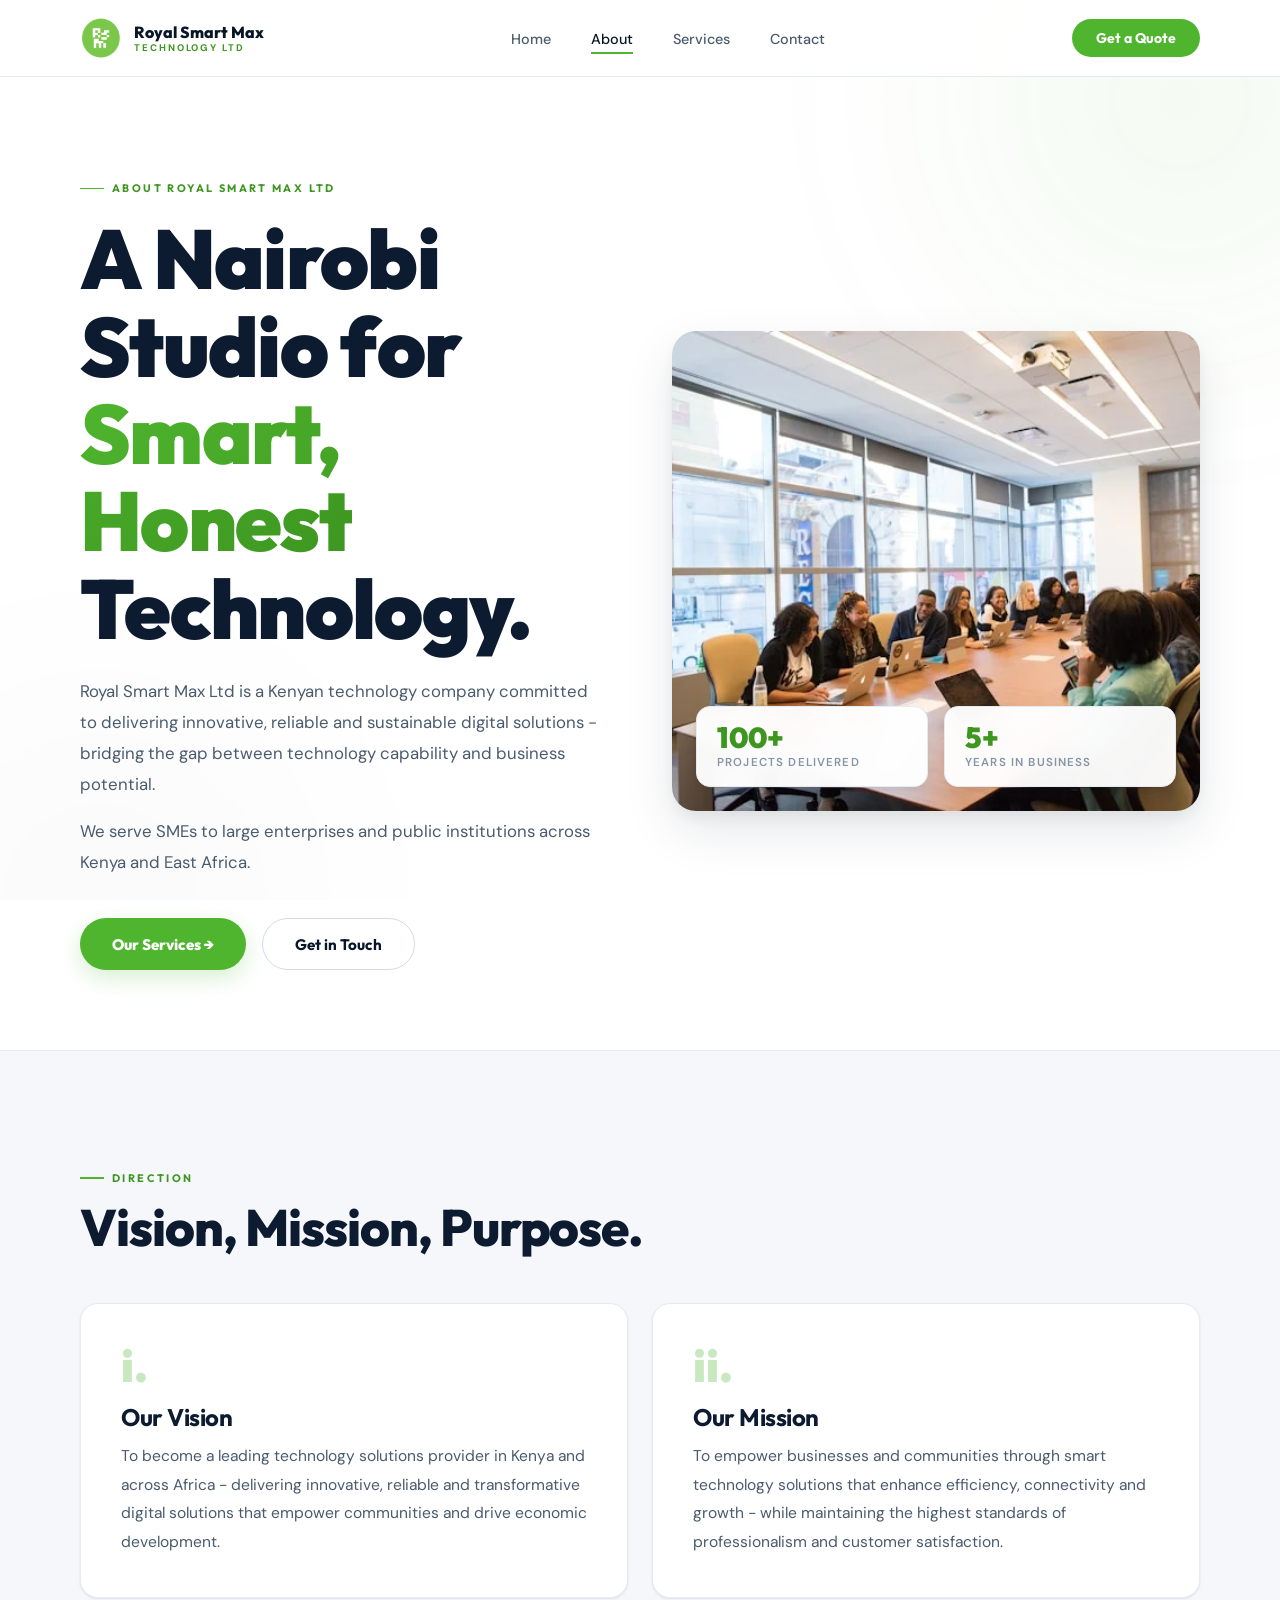
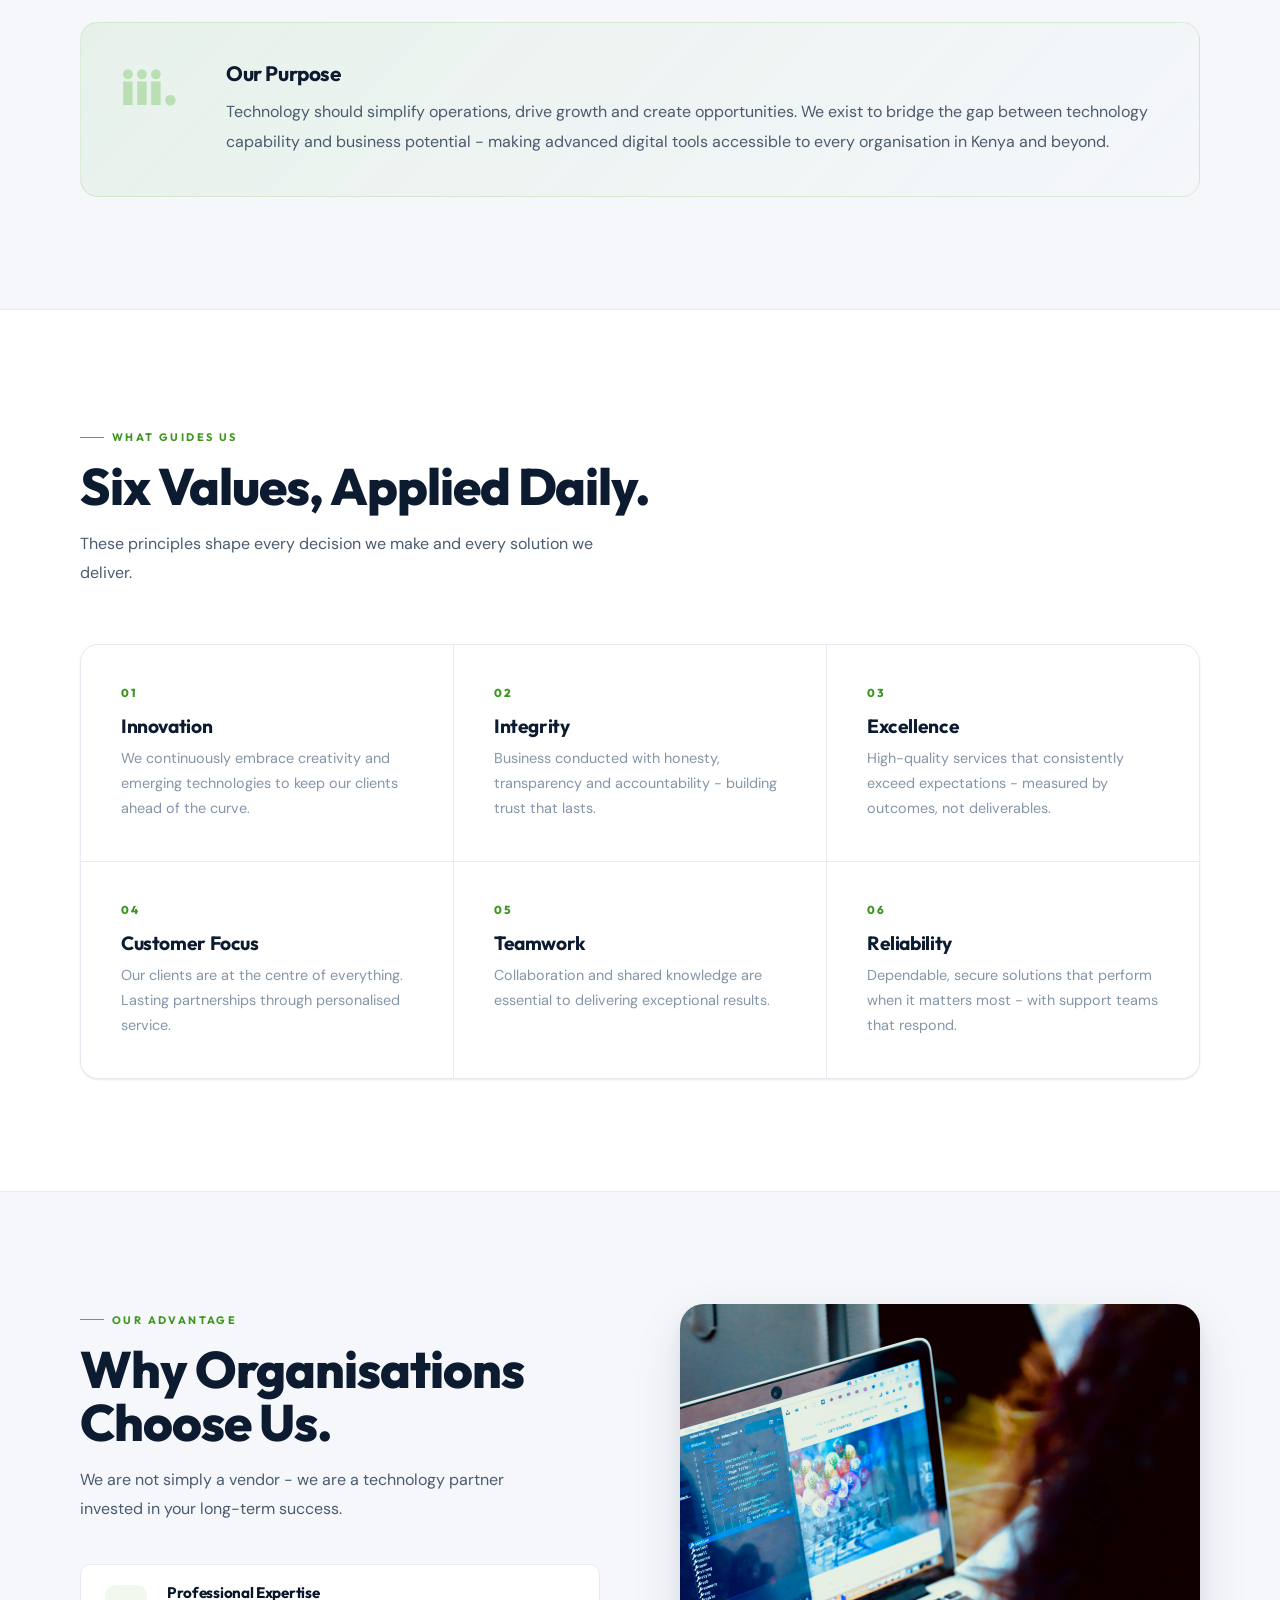
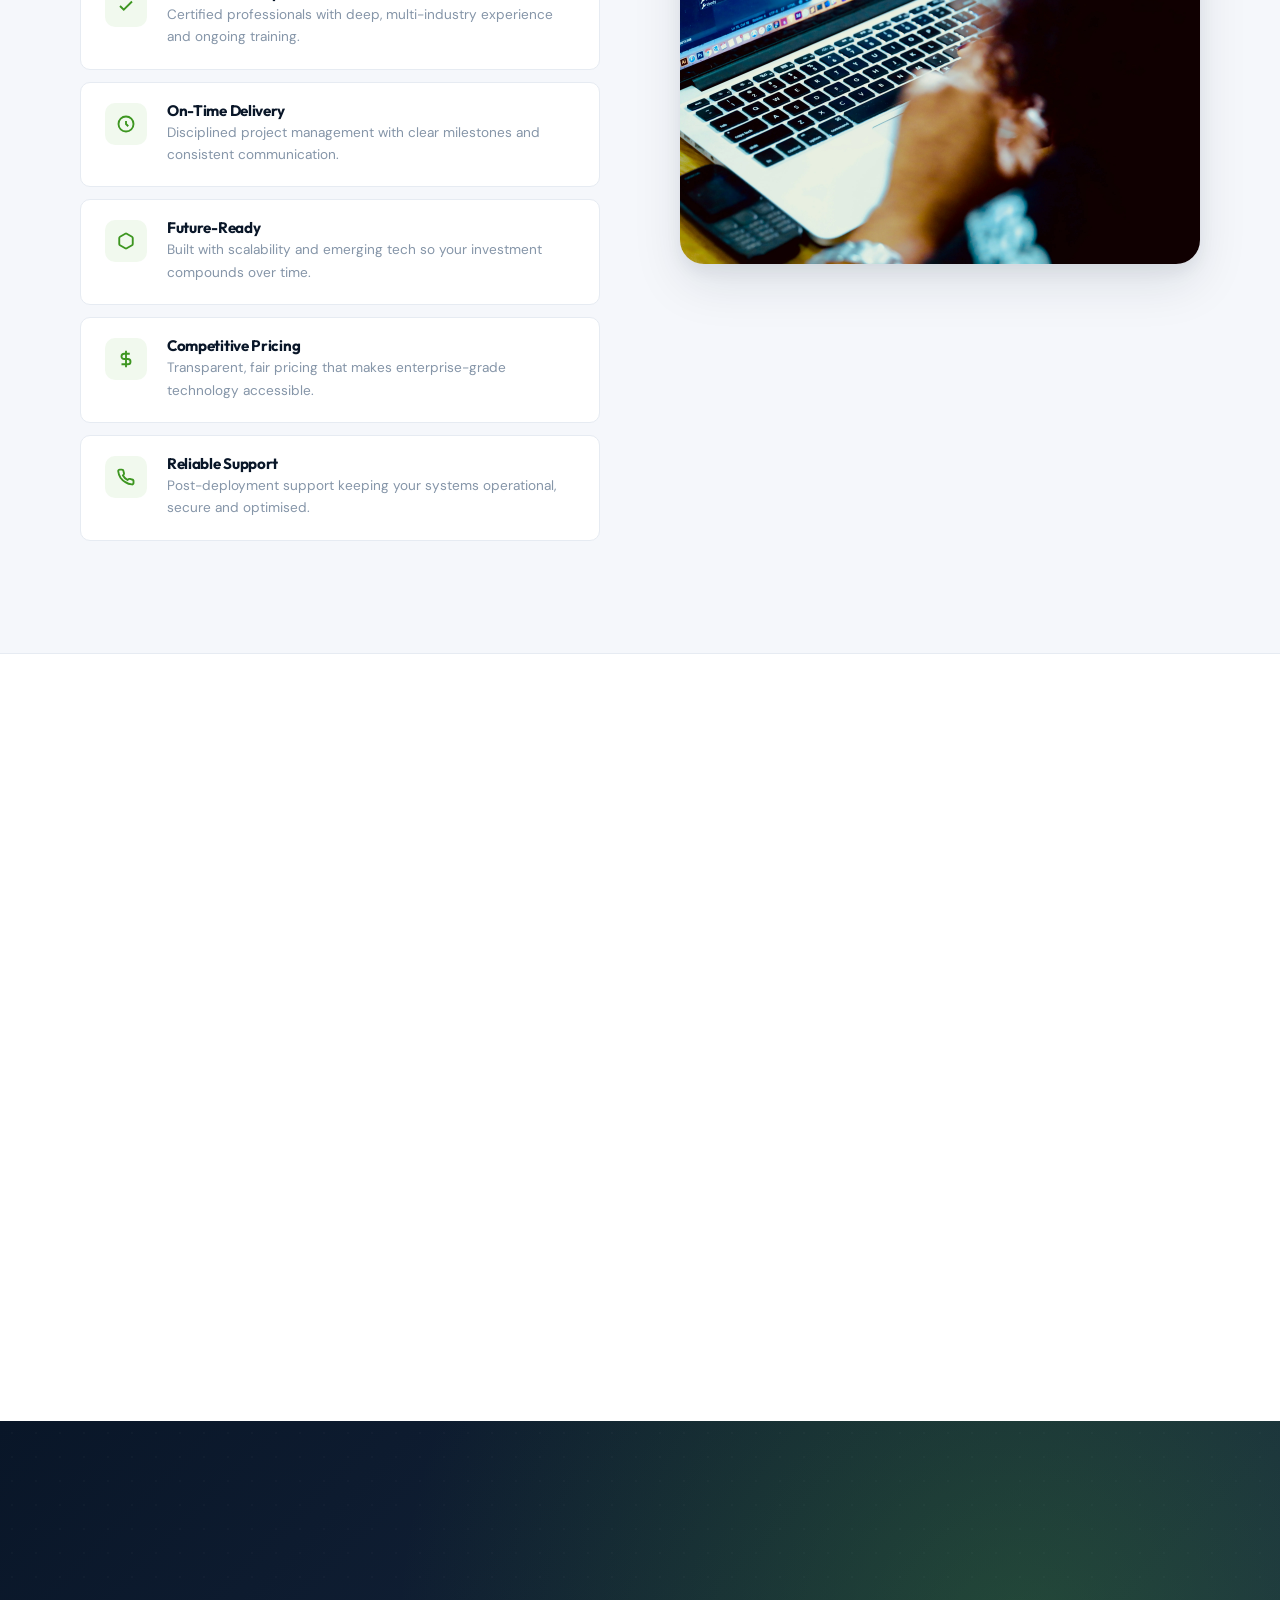
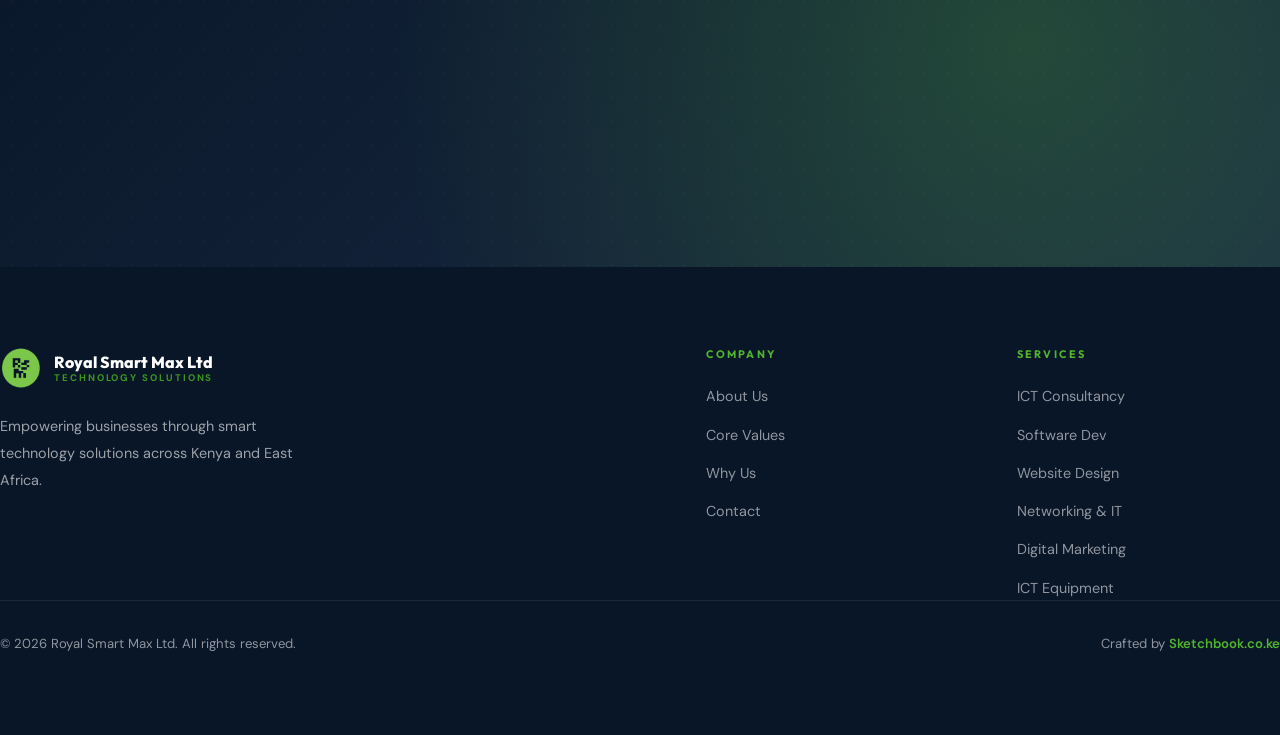
==== about.html @ 4278ac2d "Add files via upload" ====
<!DOCTYPE html>
<html lang="en">
<head>
  <meta charset="UTF-8" />
  <meta name="viewport" content="width=device-width, initial-scale=1.0" />
  <title>About Us | Royal Smart Max Ltd - Technology Company, Nairobi Kenya</title>
  <meta name="description" content="Learn about Royal Smart Max Ltd - our story, vision, mission, core values, and the experienced ICT professionals behind Kenya's smart technology solutions." />
  <meta name="robots" content="index, follow" />
  <link rel="canonical" href="https://www.royalsmartmax.co.ke/about.html" />
  <link rel="icon" type="image/x-icon" href="assets/images/favicon_io/favicon.ico" />
  <link rel="preconnect" href="https://fonts.googleapis.com" />
  <link rel="preconnect" href="https://fonts.gstatic.com" crossorigin />
  <link href="https://fonts.googleapis.com/css2?family=Outfit:wght@300;400;500;600;700;800;900&family=DM+Sans:wght@300;400;500;600;700&display=swap" rel="stylesheet" />
  <style>
  *, *::before, *::after { box-sizing: border-box; margin: 0; padding: 0; }

  :root {
    --green:        #4fb52e;
    --green-dark:   #3d9620;
    --green-glow:   rgba(79,181,46,0.22);
    --green-dim:    rgba(79,181,46,0.08);
    --green-mid:    rgba(79,181,46,0.16);
    --navy:         #091628;
    --navy-mid:     #1a2b45;
    --navy-soft:    #3a4a63;
    --bg:           #ffffff;
    --bg-alt:       #f5f7fb;
    --bg-tint:      #eef2f8;
    --text:         #0d1b30;
    --text-mid:     #4a5b6e;
    --text-muted:   #8595a8;
    --border:       #e6ebf2;
    --border-strong:#d2dae6;
    --white:        #ffffff;
    --radius:       18px;
    --radius-sm:    10px;
    --radius-xs:    6px;
    --transition:   0.3s cubic-bezier(0.4,0,0.2,1);
    --shadow-sm:    0 1px 2px rgba(13,27,48,0.04), 0 1px 3px rgba(13,27,48,0.06);
    --shadow-md:    0 4px 6px rgba(13,27,48,0.04), 0 10px 24px rgba(13,27,48,0.08);
    --shadow-lg:    0 20px 50px rgba(13,27,48,0.10), 0 8px 16px rgba(13,27,48,0.06);
    --shadow-glow:  0 14px 34px rgba(79,181,46,0.30);
  }

  html { scroll-behavior: smooth; }
  body { font-family: 'DM Sans', sans-serif; background: var(--bg); color: var(--text); -webkit-font-smoothing: antialiased; overflow-x: hidden; }

  /* Animated gradient orbs (decorative bg) */
  .bg-orbs { position: fixed; inset: 0; z-index: -1; pointer-events: none; overflow: hidden; }
  .bg-orbs::before, .bg-orbs::after {
    content:''; position:absolute; width:600px; height:600px; border-radius:50%;
    filter: blur(120px); opacity: 0.35;
  }
  .bg-orbs::before { background: radial-gradient(circle, rgba(79,181,46,0.30), transparent 70%); top:-200px; right:-200px; animation: float1 18s ease-in-out infinite; }
  .bg-orbs::after  { background: radial-gradient(circle, rgba(9,22,40,0.10), transparent 70%);  bottom:-300px; left:-200px; animation: float2 22s ease-in-out infinite; }
  @keyframes float1 { 0%,100%{transform:translate(0,0)} 50%{transform:translate(-40px,60px)} }
  @keyframes float2 { 0%,100%{transform:translate(0,0)} 50%{transform:translate(60px,-40px)} }

  h1,h2,h3,h4 { font-family: 'Outfit', sans-serif; line-height: 1.05; letter-spacing: -0.02em; color: var(--text); }
  h1 { font-size: clamp(2.8rem,6.5vw,5.5rem); font-weight: 900; }
  h2 { font-size: clamp(2rem,4vw,3.4rem); font-weight: 800; }
  h3 { font-size: 1.3rem; font-weight: 700; }
  h4 { font-size: 1rem; font-weight: 700; }

  .eyebrow { font-size:0.68rem; letter-spacing:0.22em; text-transform:uppercase; font-weight:700; color:var(--green-dark); font-family:'Outfit',sans-serif; display:inline-flex; align-items:center; gap:8px; }
  .eyebrow::before { content:''; width:24px; height:1.5px; background:var(--green); }

  .container { max-width:1360px; margin:0 auto; padding:0 1.5rem; }
  @media(min-width:768px){ .container { padding:0 2.5rem; } }
  @media(min-width:1024px){ .container { padding:0 5rem; } }
  section { padding:6rem 0; position:relative; }
  @media(min-width:1024px){ section { padding:7rem 0; } }

  /* NAV */
  .nav { position:sticky; top:0; z-index:100; background:rgba(255,255,255,0.85); backdrop-filter:blur(28px); -webkit-backdrop-filter:blur(28px); border-bottom:1px solid var(--border); transition: box-shadow 0.3s; }
  .nav.scrolled { box-shadow: var(--shadow-sm); }
  .nav-inner { display:flex; align-items:center; justify-content:space-between; height:76px; }
  .nav-logo { display:flex; align-items:center; gap:12px; text-decoration:none; flex-shrink:0; }
  .nav-logo .logo-mark { width:42px; height:42px; flex-shrink:0; object-fit:contain; display:block; transition: transform 0.4s cubic-bezier(.34,1.56,.64,1); }
  .nav-logo:hover .logo-mark { transform: rotate(-8deg) scale(1.05); }
  .nav-logo-text { display:flex; flex-direction:column; line-height:1; }
  .nav-logo-name { font-family:'Outfit',sans-serif; font-size:1rem; font-weight:800; color:var(--navy); }
  .nav-logo-sub { font-size:0.6rem; letter-spacing:0.2em; text-transform:uppercase; color:var(--green-dark); margin-top:3px; font-weight:700; }
  .nav-links { display:none; }
  @media(min-width:1024px){
    .nav-links { display:flex; align-items:center; gap:2.5rem; list-style:none; }
    .nav-links a { position:relative; text-decoration:none; color:var(--text-mid); font-size:0.9rem; font-weight:500; transition:color var(--transition); padding:6px 0; }
    .nav-links a::after { content:''; position:absolute; bottom:0; left:0; height:2px; background:var(--green); width:0; transition:width 0.35s cubic-bezier(.4,0,.2,1); }
    .nav-links a:hover { color:var(--navy); } .nav-links a:hover::after { width:100%; }
    .nav-links a.active { color:var(--navy); } .nav-links a.active::after { width:100%; }
  }
  .btn-primary { display:inline-flex; align-items:center; gap:8px; background:var(--green); color:var(--white); padding:0.6rem 1.5rem; border-radius:50px; font-size:0.875rem; font-weight:700; text-decoration:none; transition:all var(--transition); font-family:'Outfit',sans-serif; position:relative; overflow:hidden; }
  .btn-primary:hover { background:var(--green-dark); transform:translateY(-2px); box-shadow:var(--shadow-glow); }
  .hamburger { display:block; background:none; border:none; cursor:pointer; padding:6px; color:var(--navy); }
  @media(min-width:1024px){ .hamburger { display:none; } }
  .mobile-menu { display:none; background:var(--bg); border-bottom:1px solid var(--border); }
  .mobile-menu.open { display:block; animation: slideDown 0.3s ease; }
  @keyframes slideDown { from { opacity:0; transform: translateY(-10px); } to { opacity:1; transform:translateY(0); } }
  .mobile-menu ul { list-style:none; padding:1rem 1.5rem 1.5rem; display:flex; flex-direction:column; gap:0.25rem; }
  .mobile-menu a { display:block; padding:0.75rem 0; color:var(--text-mid); text-decoration:none; font-weight:500; border-bottom:1px solid var(--border); }

  /* BUTTONS */
  .btn-primary-lg { display:inline-flex; align-items:center; gap:10px; background:var(--green); color:var(--white); padding:0.95rem 2rem; border-radius:50px; font-size:0.95rem; font-weight:800; text-decoration:none; transition:all var(--transition); box-shadow:0 8px 22px var(--green-glow); font-family:'Outfit',sans-serif; position:relative; overflow:hidden; }
  .btn-primary-lg::before { content:''; position:absolute; inset:0; background:linear-gradient(120deg, transparent, rgba(255,255,255,0.25), transparent); transform:translateX(-100%); transition:transform 0.6s; }
  .btn-primary-lg:hover { background:var(--green-dark); transform:translateY(-3px); box-shadow:0 14px 34px var(--green-glow); }
  .btn-primary-lg:hover::before { transform:translateX(100%); }
  .btn-ghost-lg { display:inline-flex; align-items:center; gap:10px; background:transparent; color:var(--navy); padding:0.95rem 2rem; border-radius:50px; border:1.5px solid var(--border-strong); font-size:0.95rem; font-weight:700; text-decoration:none; transition:all var(--transition); font-family:'Outfit',sans-serif; }
  .btn-ghost-lg:hover { border-color:var(--green); color:var(--green-dark); background:var(--green-dim); transform:translateY(-2px); }

  /* SERVICE TAG */
  .service-tag { display:inline-flex; align-items:center; gap:8px; background:var(--green-dim); border:1px solid var(--green-mid); color:var(--green-dark); padding:0.4rem 1rem; border-radius:50px; font-size:0.68rem; font-weight:700; letter-spacing:0.12em; text-transform:uppercase; margin-bottom:1.5rem; font-family:'Outfit',sans-serif; }

  /* FEATURE LIST */
  .feature-list { border:1px solid var(--border); border-radius:var(--radius); overflow:hidden; background:var(--white); box-shadow:var(--shadow-sm); }
  .feature-list-header { padding:1rem 1.5rem; background:var(--green-dim); border-bottom:1px solid var(--border); font-size:0.68rem; font-weight:700; letter-spacing:0.18em; text-transform:uppercase; color:var(--green-dark); font-family:'Outfit',sans-serif; }
  .feature-item { display:flex; align-items:center; gap:1rem; padding:1rem 1.5rem; border-bottom:1px solid var(--border); transition:all var(--transition); cursor:default; }
  .feature-item:last-child { border-bottom:none; }
  .feature-item:hover { background:var(--green-dim); padding-left:1.75rem; }
  .feature-item:hover .feature-dot { transform:scale(1.6); }
  .feature-dot { width:7px; height:7px; border-radius:50%; background:var(--green); flex-shrink:0; transition: transform var(--transition); box-shadow:0 0 0 4px var(--green-dim); }
  .feature-item span { color:var(--text-mid); font-size:0.9rem; }

  /* SOLUTIONS GRID */
  .solutions-header { padding:1rem 1.5rem; background:var(--green-dim); border:1px solid var(--border); border-radius:var(--radius) var(--radius) 0 0; font-size:0.68rem; font-weight:700; letter-spacing:0.18em; text-transform:uppercase; color:var(--green-dark); font-family:'Outfit',sans-serif; }
  .solutions-grid { display:grid; grid-template-columns:1fr 1fr; gap:1px; background:var(--border); border:1px solid var(--border); border-top:none; border-radius:0 0 var(--radius) var(--radius); overflow:hidden; }
  .solution-item { background:var(--white); padding:1.1rem 1.5rem; font-size:0.9rem; color:var(--text-mid); transition:all var(--transition); cursor:default; }
  .solution-item:hover { background:var(--green-dim); color:var(--green-dark); transform:scale(1.02); }
  .solution-item-highlight { color:var(--green-dark); font-weight:600; }

  /* SERVICE LAYOUT */
  .service-section { border-bottom:1px solid var(--border); }
  .service-section:nth-child(even) { background:var(--bg-alt); }
  .service-layout { display:grid; gap:4rem; align-items:center; }
  @media(min-width:1024px){ .service-layout { grid-template-columns:1fr 1fr; gap:6rem; } }
  @media(min-width:1024px){ .service-layout.reverse .service-content { order:2; } .service-layout.reverse .service-aside { order:1; } }
  .service-content h2 { margin-bottom:1.25rem; }
  .service-content p { color:var(--text-mid); font-size:1rem; line-height:1.85; margin-bottom:1rem; }
  .service-img-wrap { border-radius:20px; overflow:hidden; position:relative; box-shadow:var(--shadow-lg); }
  .service-img-wrap img { width:100%; height:420px; object-fit:cover; display:block; transition: transform 0.8s cubic-bezier(0.4,0,0.2,1); }
  .service-img-wrap:hover img { transform:scale(1.06); }
  .img-badge { position:absolute; bottom:1.5rem; left:1.5rem; background:rgba(255,255,255,0.96); backdrop-filter:blur(12px); border:1px solid var(--border); border-radius:12px; padding:0.75rem 1.25rem; display:flex; align-items:center; gap:10px; box-shadow:var(--shadow-md); }
  .img-badge-dot { width:10px; height:10px; border-radius:50%; background:var(--green); box-shadow:0 0 0 4px var(--green-dim); animation: pulse 2s ease-in-out infinite; }
  @keyframes pulse { 0%,100%{box-shadow:0 0 0 4px var(--green-dim);} 50%{box-shadow:0 0 0 8px transparent;} }
  .img-badge span { font-size:0.8rem; font-weight:700; color:var(--navy); font-family:'Outfit',sans-serif; }

  /* CTA */
  .cta-section { background: linear-gradient(135deg, var(--navy) 0%, var(--navy-mid) 100%); color:var(--white); position:relative; overflow:hidden; padding:7rem 0; }
  .cta-section::before { content:''; position:absolute; inset:0; background: radial-gradient(circle at 80% 50%, rgba(79,181,46,0.25), transparent 60%); }
  .cta-section::after { content:''; position:absolute; inset:0; background-image: radial-gradient(circle, rgba(255,255,255,0.04) 1px, transparent 1px); background-size: 24px 24px; opacity:0.5; }
  .cta-section h2, .cta-section p { color: var(--white); position:relative; z-index:1; }
  .cta-section p { color: rgba(255,255,255,0.75); }
  .cta-section .eyebrow { color: var(--green); }
  .cta-section .btn-ghost-lg { background:rgba(255,255,255,0.08); color:var(--white); border-color:rgba(255,255,255,0.2); backdrop-filter:blur(8px); }
  .cta-section .btn-ghost-lg:hover { background:rgba(255,255,255,0.15); border-color:var(--green); color:var(--white); }
  .cta-inner { display:grid; gap:4rem; align-items:center; position:relative; z-index:1; }
  @media(min-width:1024px){ .cta-inner { grid-template-columns:1fr auto; } }
  .cta-btns { display:flex; flex-direction:column; gap:0.875rem; }

  /* FOOTER */
  footer { background:var(--navy); color:var(--white); }
  .footer-main { padding:5rem 0 3rem; }
  .footer-grid { display:grid; gap:3rem; }
  @media(min-width:768px){ .footer-grid { grid-template-columns:2.5fr 1fr 1fr; } }
  .footer-brand p { color:rgba(255,255,255,0.6); font-size:0.9rem; line-height:1.85; margin-top:1.5rem; max-width:320px; }
  .footer-col h5 { font-size:0.68rem; text-transform:uppercase; letter-spacing:0.2em; color:var(--green); font-weight:700; margin-bottom:1.5rem; font-family:'Outfit',sans-serif; }
  .footer-col ul { list-style:none; display:flex; flex-direction:column; gap:0.95rem; }
  .footer-col a { color:rgba(255,255,255,0.55); text-decoration:none; font-size:0.9rem; line-height:1.6; transition:all var(--transition); position:relative; display:inline-block; }
  .footer-col a:hover { color:var(--white); transform:translateX(4px); }
  .footer-bottom { border-top:1px solid rgba(255,255,255,0.08); padding:2rem 0; display:flex; flex-direction:column; gap:1rem; }
  @media(min-width:640px){ .footer-bottom { flex-direction:row; justify-content:space-between; align-items:center; } }
  .footer-bottom p { font-size:0.82rem; line-height:1.7; color:rgba(255,255,255,0.55); }
  .footer-bottom a { color:var(--green); text-decoration:none; font-weight:600; }
  .footer-bottom a:hover { color:var(--white); }

  /* SCROLL TOP */
  #scrollTop { position:fixed; bottom:2rem; right:2rem; z-index:200; width:50px; height:50px; border-radius:50%; background:var(--green); color:var(--white); border:none; cursor:pointer; display:flex; align-items:center; justify-content:center; box-shadow:0 8px 28px var(--green-glow); opacity:0; transform:translateY(20px) scale(0.8); transition:all 0.35s cubic-bezier(.34,1.56,.64,1); pointer-events:none; }
  #scrollTop.visible { opacity:1; transform:translateY(0) scale(1); pointer-events:all; }
  #scrollTop:hover { background:var(--green-dark); transform:translateY(-4px) scale(1.05); }

  /* SCROLL PROGRESS */
  .scroll-progress { position:fixed; top:0; left:0; height:3px; background:linear-gradient(90deg, var(--green), var(--green-dark)); width:0; z-index:1000; transition: width 0.1s linear; box-shadow:0 0 12px var(--green-glow); }

  /* ANIMATIONS */
  .reveal { opacity:0; transform:translateY(40px); transition:opacity 0.8s cubic-bezier(.16,1,.3,1), transform 0.8s cubic-bezier(.16,1,.3,1); transition-delay: calc(var(--i, 0) * 80ms); }
  .reveal.in { opacity:1; transform:translateY(0); }
  .reveal-left { opacity:0; transform:translateX(-50px); transition:opacity 0.8s cubic-bezier(.16,1,.3,1), transform 0.8s cubic-bezier(.16,1,.3,1); transition-delay: calc(var(--i, 0) * 80ms); }
  .reveal-left.in { opacity:1; transform:translateX(0); }
  .reveal-right { opacity:0; transform:translateX(50px); transition:opacity 0.8s cubic-bezier(.16,1,.3,1), transform 0.8s cubic-bezier(.16,1,.3,1); transition-delay: calc(var(--i, 0) * 80ms); }
  .reveal-right.in { opacity:1; transform:translateX(0); }
  .reveal-scale { opacity:0; transform:scale(0.92); transition:opacity 0.7s cubic-bezier(.16,1,.3,1), transform 0.7s cubic-bezier(.16,1,.3,1); transition-delay: calc(var(--i, 0) * 80ms); }
  .reveal-scale.in { opacity:1; transform:scale(1); }

  .hover-lift { transition: transform var(--transition), box-shadow var(--transition); }
  .hover-lift:hover { transform: translateY(-6px); box-shadow: var(--shadow-lg); }

  /* RIPPLE */
  .ripple { position:absolute; border-radius:50%; transform:scale(0); animation:rippleEffect 0.6s ease-out; background:rgba(255,255,255,0.5); pointer-events:none; }
  @keyframes rippleEffect { to { transform:scale(4); opacity:0; } }

  @media (prefers-reduced-motion: reduce) {
    *, *::before, *::after { animation-duration: 0.01ms !important; transition-duration: 0.01ms !important; }
  }
</style>
</head>
<body>
  <div class="scroll-progress" id="scrollProgress"></div>
  <div class="bg-orbs" aria-hidden="true"></div>
  <a href="#main" style="position:absolute;left:-9999px;top:0;background:#091628;color:#fff;padding:.75rem 1rem;z-index:100;" onfocus="this.style.left='1rem'">Skip to main content</a>

  <header class="nav" id="siteNav">
    <div class="container">
      <div class="nav-inner">
        <a href="index.html" class="nav-logo" aria-label="Royal Smart Max Ltd">
          <img class="logo-mark" src="assets/images/logo.png" alt="Royal Smart Max Ltd" />
          <div class="nav-logo-text">
            <span class="nav-logo-name">Royal Smart Max</span>
            <span class="nav-logo-sub">Technology Ltd</span>
          </div>
        </a>
        <ul class="nav-links">
          <li><a href="index.html">Home</a></li>
          <li><a href="about.html" class="active">About</a></li>
          <li><a href="services.html">Services</a></li>
          <li><a href="index.html#contact">Contact</a></li>
        </ul>
        <div style="display:flex;align-items:center;gap:12px;">
          <a href="index.html#contact" class="btn-primary" id="desktopCta" style="display:none;">Get a Quote</a>
          <button class="hamburger" id="navToggle" aria-label="Toggle menu" aria-expanded="false">
            <svg width="22" height="22" viewBox="0 0 24 24" fill="none" stroke="currentColor" stroke-width="2.5"><line x1="3" y1="6" x2="21" y2="6"/><line x1="3" y1="12" x2="21" y2="12"/><line x1="3" y1="18" x2="21" y2="18"/></svg>
          </button>
        </div>
      </div>
    </div>
    <div class="mobile-menu" id="mobileMenu">
      <ul>
        <li><a href="index.html">Home</a></li>
        <li><a href="about.html">About</a></li>
        <li><a href="services.html">Services</a></li>
        <li><a href="index.html#contact">Contact</a></li>
        <li><a href="index.html#contact" class="btn-primary" style="margin-top:.5rem;justify-content:center;">Get a Quote</a></li>
      </ul>
    </div>
  </header>

  <main id="main">
    <style>
      .vm-grid { display:grid; gap:1.5rem; margin-top:3rem; }
      @media(min-width:768px){ .vm-grid { grid-template-columns:1fr 1fr; } }
      .vm-card { background:var(--white); border:1px solid var(--border); padding:2.5rem; border-radius:var(--radius); transition: all 0.35s; position:relative; overflow:hidden; box-shadow:var(--shadow-sm); }
      .vm-card::after { content:''; position:absolute; top:0; left:0; right:0; height:3px; background:linear-gradient(90deg, var(--green), var(--green-dark)); transform:scaleX(0); transform-origin:left; transition:transform 0.4s; }
      .vm-card:hover { box-shadow:var(--shadow-lg); transform:translateY(-4px); }
      .vm-card:hover::after { transform:scaleX(1); }
      .vm-num { font-family:'Outfit',sans-serif; font-size:2.8rem; font-weight:900; color:var(--green); opacity:0.3; line-height:1; }
      .vm-card h3 { margin:1rem 0 0.75rem; font-size:1.5rem; }
      .vm-card p { color:var(--text-mid); line-height:1.85; font-size:0.975rem; }
      .vm-purpose { background:linear-gradient(135deg, var(--green-dim), transparent); border:1px solid var(--green-mid); padding:2.5rem; border-radius:var(--radius); margin-top:1.5rem; }
      @media(min-width:1024px){ .vm-purpose { display:grid; grid-template-columns:auto 1fr; gap:3rem; align-items:start; } }
      .vm-purpose p { color:var(--text-mid); line-height:1.85; font-size:1rem; }

      .values-grid { display:grid; gap:1px; background:var(--border); border:1px solid var(--border); border-radius:var(--radius); overflow:hidden; margin-top:3.5rem; box-shadow:var(--shadow-sm); }
      @media(min-width:640px){ .values-grid { grid-template-columns:repeat(2,1fr); } }
      @media(min-width:1024px){ .values-grid { grid-template-columns:repeat(3,1fr); } }
      .value-card { background:var(--white); padding:2.5rem; transition:all var(--transition); position:relative; overflow:hidden; }
      .value-card::after { content:''; position:absolute; bottom:0; left:0; right:0; height:3px; background:var(--green); transform:scaleX(0); transform-origin:left; transition:transform 0.35s; }
      .value-card:hover { background:var(--green-dim); }
      .value-card:hover::after { transform:scaleX(1); }
      .value-card:hover h4 { color: var(--green-dark); }
      .value-num { font-family:'Outfit',sans-serif; font-size:0.72rem; font-weight:800; color:var(--green-dark); letter-spacing:0.14em; margin-bottom:1rem; }
      .value-card h4 { font-size:1.2rem; margin-bottom:0.6rem; transition:color var(--transition); }
      .value-card p { color:var(--text-muted); font-size:0.9rem; line-height:1.75; }

      .why-grid { display:grid; gap:5rem; align-items:start; }
      @media(min-width:1024px){ .why-grid { grid-template-columns:1fr 1fr; } }
      .why-list { display:flex; flex-direction:column; gap:0.75rem; margin-top:2.5rem; }
      .why-item { display:flex; gap:1.25rem; align-items:flex-start; padding:1.25rem 1.5rem; background:var(--white); border:1px solid var(--border); border-radius:var(--radius-sm); transition:all var(--transition); }
      .why-item:hover { border-color:var(--green); background:var(--green-dim); transform:translateX(8px); box-shadow:var(--shadow-md); }
      .why-icon { width:42px; height:42px; background:var(--green-dim); border-radius:10px; display:flex; align-items:center; justify-content:center; color:var(--green-dark); flex-shrink:0; transition: all var(--transition); }
      .why-item:hover .why-icon { background:var(--green); color:var(--white); transform: scale(1.1); }
      .why-text h4 { font-size:0.95rem; margin-bottom:3px; color:var(--navy); }
      .why-text p { font-size:0.85rem; color:var(--text-muted); line-height:1.65; }

      .obj-split { display:grid; gap:5rem; align-items:start; }
      @media(min-width:1024px){ .obj-split { grid-template-columns:1fr 1fr; } }
      .obj-list { display:flex; flex-direction:column; gap:0.5rem; }
      .obj-item { display:flex; gap:1.5rem; align-items:flex-start; padding:1.25rem 1.5rem; background:var(--white); border:1px solid var(--border); border-radius:var(--radius-sm); transition: all var(--transition); }
      .obj-item:hover { border-color:var(--green); transform: translateX(8px); }
      .obj-num { font-family:'Outfit',sans-serif; font-size:0.78rem; font-weight:800; color:var(--green-dark); flex-shrink:0; padding-top:2px; letter-spacing:0.05em; }
      .obj-item span:last-child { color:var(--text-mid); font-size:0.925rem; line-height:1.7; }

      .hero-img-wrap { border-radius:24px; overflow:hidden; box-shadow:var(--shadow-lg); position:relative; }
      .hero-img-wrap img { width:100%; height:480px; object-fit:cover; display:block; }
      .hero-img-overlay { position:absolute; bottom:1.5rem; left:1.5rem; right:1.5rem; display:flex; gap:1rem; }
      .hero-stat-card { background:rgba(255,255,255,0.96); backdrop-filter:blur(12px); border:1px solid var(--border); border-radius:14px; padding:1rem 1.25rem; flex:1; box-shadow:var(--shadow-md); }
      .hero-stat-num { font-family:'Outfit',sans-serif; font-size:1.8rem; font-weight:900; color:var(--green-dark); line-height:1; }
      .hero-stat-label { color:var(--text-muted); font-size:0.72rem; margin-top:4px; font-weight:600; text-transform:uppercase; letter-spacing:0.1em; }
    </style>

    <!-- PAGE HERO -->
    <section style="padding:6rem 0 5rem;">
      <div class="container">
        <div style="display:grid; gap:4rem; align-items:center;" class="hero-grid-main">
          <div>
            <p class="eyebrow reveal" style="margin-bottom:1.25rem;">About Royal Smart Max Ltd</p>
            <h1 class="reveal" style="--i:1;">A Nairobi Studio for <span style="background:linear-gradient(135deg,var(--green),var(--green-dark));-webkit-background-clip:text;-webkit-text-fill-color:transparent;background-clip:text;">Smart, Honest</span> Technology.</h1>
            <p class="reveal" style="--i:2; color:var(--text-mid); font-size:1.05rem; line-height:1.85; margin-top:1.5rem;">Royal Smart Max Ltd is a Kenyan technology company committed to delivering innovative, reliable and sustainable digital solutions - bridging the gap between technology capability and business potential.</p>
            <p class="reveal" style="--i:3; color:var(--text-mid); font-size:1.05rem; line-height:1.85; margin-top:1rem;">We serve SMEs to large enterprises and public institutions across Kenya and East Africa.</p>
            <div class="reveal" style="--i:4; display:flex; gap:1rem; margin-top:2.5rem; flex-wrap:wrap;">
              <a href="services.html" class="btn-primary-lg">Our Services →</a>
              <a href="mailto:info@royalsmartmax.co.ke" class="btn-ghost-lg">Get in Touch</a>
            </div>
          </div>
          <div class="hero-img-wrap reveal-right" style="--i:1;">
            <img src="assets/images/1.webp" alt="Technology team collaborating" />
            <div class="hero-img-overlay">
              <div class="hero-stat-card"><div class="hero-stat-num"><span data-count="100" data-suffix="+">0</span></div><div class="hero-stat-label">Projects Delivered</div></div>
              <div class="hero-stat-card"><div class="hero-stat-num"><span data-count="5" data-suffix="+">0</span></div><div class="hero-stat-label">Years in Business</div></div>
            </div>
          </div>
        </div>
      </div>
    </section>

    <style>@media(min-width:1024px){.hero-grid-main{grid-template-columns:1fr 1fr;gap:6rem;}}</style>

    <!-- VISION & MISSION -->
    <section id="vision" style="background:var(--bg-alt); border-top:1px solid var(--border); border-bottom:1px solid var(--border);">
      <div class="container">
        <div class="reveal">
          <p class="eyebrow" style="margin-bottom:1rem;">Direction</p>
          <h2>Vision, Mission, Purpose.</h2>
        </div>
        <div class="vm-grid">
          <div class="vm-card reveal-scale"><div class="vm-num">i.</div><h3>Our Vision</h3><p>To become a leading technology solutions provider in Kenya and across Africa - delivering innovative, reliable and transformative digital solutions that empower communities and drive economic development.</p></div>
          <div class="vm-card reveal-scale" style="--i:1;"><div class="vm-num">ii.</div><h3>Our Mission</h3><p>To empower businesses and communities through smart technology solutions that enhance efficiency, connectivity and growth - while maintaining the highest standards of professionalism and customer satisfaction.</p></div>
        </div>
        <div class="vm-purpose reveal"><div class="vm-num" style="font-size:3rem;">iii.</div><div><h3 style="margin-bottom:0.75rem;">Our Purpose</h3><p>Technology should simplify operations, drive growth and create opportunities. We exist to bridge the gap between technology capability and business potential - making advanced digital tools accessible to every organisation in Kenya and beyond.</p></div></div>
      </div>
    </section>

    <!-- VALUES -->
    <section id="values">
      <div class="container">
        <div class="reveal">
          <p class="eyebrow" style="margin-bottom:1rem;">What Guides Us</p>
          <h2>Six Values, Applied Daily.</h2>
          <p style="color:var(--text-mid); font-size:1rem; line-height:1.8; max-width:560px; margin-top:1rem;">These principles shape every decision we make and every solution we deliver.</p>
        </div>
        <div class="values-grid">
          <div class="value-card reveal-scale" style="--i:0;"><div class="value-num">01</div><h4>Innovation</h4><p>We continuously embrace creativity and emerging technologies to keep our clients ahead of the curve.</p></div>
          <div class="value-card reveal-scale" style="--i:1;"><div class="value-num">02</div><h4>Integrity</h4><p>Business conducted with honesty, transparency and accountability - building trust that lasts.</p></div>
          <div class="value-card reveal-scale" style="--i:2;"><div class="value-num">03</div><h4>Excellence</h4><p>High-quality services that consistently exceed expectations - measured by outcomes, not deliverables.</p></div>
          <div class="value-card reveal-scale" style="--i:3;"><div class="value-num">04</div><h4>Customer Focus</h4><p>Our clients are at the centre of everything. Lasting partnerships through personalised service.</p></div>
          <div class="value-card reveal-scale" style="--i:4;"><div class="value-num">05</div><h4>Teamwork</h4><p>Collaboration and shared knowledge are essential to delivering exceptional results.</p></div>
          <div class="value-card reveal-scale" style="--i:5;"><div class="value-num">06</div><h4>Reliability</h4><p>Dependable, secure solutions that perform when it matters most - with support teams that respond.</p></div>
        </div>
      </div>
    </section>

    <!-- WHY US -->
    <section id="why-us" style="background:var(--bg-alt); border-top:1px solid var(--border); border-bottom:1px solid var(--border);">
      <div class="container">
        <div class="why-grid">
          <div class="reveal-left">
            <p class="eyebrow" style="margin-bottom:1rem;">Our Advantage</p>
            <h2>Why Organisations Choose Us.</h2>
            <p style="color:var(--text-mid); font-size:1rem; line-height:1.8; margin-top:1rem; max-width:460px;">We are not simply a vendor - we are a technology partner invested in your long-term success.</p>
            <div class="why-list">
              <div class="why-item"><div class="why-icon"><svg width="18" height="18" viewBox="0 0 24 24" fill="none" stroke="currentColor" stroke-width="2.5"><polyline points="20 6 9 17 4 12"/></svg></div><div class="why-text"><h4>Professional Expertise</h4><p>Certified professionals with deep, multi-industry experience and ongoing training.</p></div></div>
              <div class="why-item"><div class="why-icon"><svg width="18" height="18" viewBox="0 0 24 24" fill="none" stroke="currentColor" stroke-width="2.5"><circle cx="12" cy="12" r="10"/><path d="M12 8v4l3 3"/></svg></div><div class="why-text"><h4>On-Time Delivery</h4><p>Disciplined project management with clear milestones and consistent communication.</p></div></div>
              <div class="why-item"><div class="why-icon"><svg width="18" height="18" viewBox="0 0 24 24" fill="none" stroke="currentColor" stroke-width="2.5"><path d="M21 16V8a2 2 0 0 0-1-1.73l-7-4a2 2 0 0 0-2 0l-7 4A2 2 0 0 0 3 8v8a2 2 0 0 0 1 1.73l7 4a2 2 0 0 0 2 0l7-4A2 2 0 0 0 21 16z"/></svg></div><div class="why-text"><h4>Future-Ready</h4><p>Built with scalability and emerging tech so your investment compounds over time.</p></div></div>
              <div class="why-item"><div class="why-icon"><svg width="18" height="18" viewBox="0 0 24 24" fill="none" stroke="currentColor" stroke-width="2.5"><line x1="12" y1="1" x2="12" y2="23"/><path d="M17 5H9.5a3.5 3.5 0 0 0 0 7h5a3.5 3.5 0 0 1 0 7H6"/></svg></div><div class="why-text"><h4>Competitive Pricing</h4><p>Transparent, fair pricing that makes enterprise-grade technology accessible.</p></div></div>
              <div class="why-item"><div class="why-icon"><svg width="18" height="18" viewBox="0 0 24 24" fill="none" stroke="currentColor" stroke-width="2.5"><path d="M22 16.92v3a2 2 0 0 1-2.18 2 19.79 19.79 0 0 1-8.63-3.07A19.5 19.5 0 0 1 4.69 13a19.79 19.79 0 0 1-3.07-8.67A2 2 0 0 1 3.6 2.18h3a2 2 0 0 1 2 1.72c.127.96.361 1.903.7 2.81a2 2 0 0 1-.45 2.11L7.91 9.91a16 16 0 0 0 6.1 6.1l.9-.91a2 2 0 0 1 2.11-.45c.907.339 1.85.573 2.81.7A2 2 0 0 1 22 16.92z"/></svg></div><div class="why-text"><h4>Reliable Support</h4><p>Post-deployment support keeping your systems operational, secure and optimised.</p></div></div>
            </div>
          </div>
          <div class="hero-img-wrap reveal-right"><img src="assets/images/2.webp" alt="Technology professionals at work" style="height:560px;" /></div>
        </div>
      </div>
    </section>

    <!-- OBJECTIVES -->
    <section>
      <div class="container">
        <div class="obj-split">
          <div class="reveal-left">
            <p class="eyebrow" style="margin-bottom:1rem;">Forward Looking</p>
            <h2>Where We're Headed.</h2>
            <p style="color:var(--text-mid); line-height:1.85; margin-top:1rem; max-width:420px;">As technology continues transforming industries globally, we are positioning ourselves as a trusted digital transformation partner in Kenya and beyond - with focus on innovation, geographic expansion and advanced smart technologies.</p>
            <div style="margin-top:3rem; padding:2rem; background:linear-gradient(135deg, var(--green-dim), transparent); border:1px solid var(--green-mid); border-radius:var(--radius);">
              <p class="eyebrow" style="margin-bottom:0.75rem;">Our Focus Areas</p>
              <p style="color:var(--text-mid); font-size:0.95rem; line-height:1.75;">AI solutions · Cloud systems · Enterprise automation · East Africa expansion</p>
            </div>
          </div>
          <div class="obj-list reveal-right">
            <div class="obj-item"><span class="obj-num">01</span><span>Deliver innovative and reliable technology solutions across sectors.</span></div>
            <div class="obj-item"><span class="obj-num">02</span><span>Build long-term client relationships based on trust and results.</span></div>
            <div class="obj-item"><span class="obj-num">03</span><span>Expand operations strategically across East Africa.</span></div>
            <div class="obj-item"><span class="obj-num">04</span><span>Champion digital transformation among businesses and institutions.</span></div>
            <div class="obj-item"><span class="obj-num">05</span><span>Contribute to economic growth through technology innovation.</span></div>
            <div class="obj-item"><span class="obj-num">06</span><span>Introduce AI solutions, cloud systems and enterprise automation.</span></div>
          </div>
        </div>
      </div>
    </section>

    <!-- CTA -->
    <section class="cta-section">
      <div class="container">
        <div class="cta-inner">
          <div class="reveal-left">
            <p class="eyebrow" style="margin-bottom:1rem;">Let's Talk</p>
            <h2>Let's Build Something<br/>Meaningful Together.</h2>
            <p style="font-size:1.05rem; line-height:1.8; max-width:560px; margin-top:1rem;">Whether you're a startup, an established enterprise or a public institution - we have the expertise to help you grow.</p>
          </div>
          <div class="cta-btns reveal-right">
            <a href="mailto:info@royalsmartmax.co.ke" class="btn-primary-lg">Get In Touch →</a>
            <a href="services.html" class="btn-ghost-lg">Our Services →</a>
          </div>
        </div>
      </div>
    </section>
  </main>

  <footer>
    <div class="container footer-main">
      <div class="footer-grid">
        <div class="footer-brand">
          <a href="index.html" class="nav-logo" aria-label="Royal Smart Max Ltd" style="margin-bottom:0;"><img class="logo-mark" src="assets/images/logo.png" alt="Royal Smart Max Ltd" />
            <div class="nav-logo-text">
              <span class="nav-logo-name" style="color:#fff;">Royal Smart Max Ltd</span>
              <span class="nav-logo-sub">Technology Solutions</span>
            </div>
          </a>
          <p>Empowering businesses through smart technology solutions across Kenya and East Africa.</p>
        </div>
        <div class="footer-col">
          <h5>Company</h5>
          <ul>
            <li><a href="about.html">About Us</a></li>
            <li><a href="about.html#values">Core Values</a></li>
            <li><a href="about.html#why-us">Why Us</a></li>
            <li><a href="index.html#contact">Contact</a></li>
          </ul>
        </div>
        <div class="footer-col">
          <h5>Services</h5>
          <ul>
            <li><a href="services.html#ict-consultancy">ICT Consultancy</a></li>
            <li><a href="services.html#software-development">Software Dev</a></li>
            <li><a href="services.html#web-design">Website Design</a></li>
            <li><a href="services.html#networking">Networking &amp; IT</a></li>
            <li><a href="services.html#digital-marketing">Digital Marketing</a></li>
            <li><a href="services.html#ict-equipment">ICT Equipment</a></li>
          </ul>
        </div>
      </div>
      <div class="footer-bottom">
        <p>&copy; <span id="yr"></span> Royal Smart Max Ltd. All rights reserved.</p>
        <p>Crafted by <a href="https://www.sketchbook.co.ke" target="_blank" rel="noopener noreferrer">Sketchbook.co.ke</a></p>
      </div>
    </div>
  </footer>

  <button id="scrollTop" aria-label="Scroll to top">
    <svg width="20" height="20" viewBox="0 0 24 24" fill="none" stroke="currentColor" stroke-width="2.5"><polyline points="18 15 12 9 6 15"/></svg>
  </button>

  <script>
    document.getElementById('yr').textContent = new Date().getFullYear();
    if (window.innerWidth >= 640) document.getElementById('desktopCta').style.display = 'inline-flex';

    // Mobile menu
    const toggle = document.getElementById('navToggle'), menu = document.getElementById('mobileMenu');
    toggle.addEventListener('click', () => { const o = menu.classList.toggle('open'); toggle.setAttribute('aria-expanded', o); });

    // Sticky nav shadow + scroll progress
    const nav = document.getElementById('siteNav'), prog = document.getElementById('scrollProgress');
    const onScroll = () => {
      nav.classList.toggle('scrolled', window.scrollY > 20);
      const h = document.documentElement.scrollHeight - window.innerHeight;
      prog.style.width = (window.scrollY / h * 100) + '%';
      scrollBtn.classList.toggle('visible', window.scrollY > 500);
    };
    window.addEventListener('scroll', onScroll, { passive: true });

    // Scroll top
    const scrollBtn = document.getElementById('scrollTop');
    scrollBtn.addEventListener('click', () => window.scrollTo({ top: 0, behavior: 'smooth' }));

    // Reveal on scroll (with stagger via --i)
    const obs = new IntersectionObserver((entries) => {
      entries.forEach(e => { if (e.isIntersecting) { e.target.classList.add('in'); obs.unobserve(e.target); } });
    }, { threshold: 0.08, rootMargin: '0px 0px -40px 0px' });
    document.querySelectorAll('.reveal, .reveal-left, .reveal-right, .reveal-scale').forEach((el, i) => {
      // auto-stagger siblings inside grids
      if (!el.style.getPropertyValue('--i')) {
        const sibIndex = Array.from(el.parentNode.children).indexOf(el);
        el.style.setProperty('--i', Math.min(sibIndex, 8));
      }
      obs.observe(el);
    });

    // Count-up for stats
    const countObs = new IntersectionObserver((entries) => {
      entries.forEach(e => {
        if (e.isIntersecting) {
          const el = e.target;
          const target = parseInt(el.dataset.count, 10);
          const suffix = el.dataset.suffix || '';
          let cur = 0; const step = Math.max(1, Math.ceil(target / 40));
          const tick = () => { cur += step; if (cur >= target) { el.textContent = target + suffix; } else { el.textContent = cur + suffix; requestAnimationFrame(tick); } };
          tick();
          countObs.unobserve(el);
        }
      });
    }, { threshold: 0.4 });
    document.querySelectorAll('[data-count]').forEach(el => countObs.observe(el));

    // Click ripple for primary buttons
    document.querySelectorAll('.btn-primary, .btn-primary-lg, .btn-ghost-lg, .form-submit').forEach(btn => {
      btn.addEventListener('click', function(e) {
        const rect = this.getBoundingClientRect();
        const size = Math.max(rect.width, rect.height);
        const ripple = document.createElement('span');
        ripple.className = 'ripple';
        ripple.style.width = ripple.style.height = size + 'px';
        ripple.style.left = (e.clientX - rect.left - size/2) + 'px';
        ripple.style.top  = (e.clientY - rect.top  - size/2) + 'px';
        ripple.style.background = this.classList.contains('btn-ghost-lg') ? 'rgba(79,181,46,0.25)' : 'rgba(255,255,255,0.45)';
        this.appendChild(ripple);
        setTimeout(() => ripple.remove(), 700);
      });
    });

    // Smooth in-page anchor offset
    document.querySelectorAll('a[href^="#"]').forEach(a => {
      a.addEventListener('click', (e) => {
        const id = a.getAttribute('href');
        if (id.length > 1 && document.querySelector(id)) {
          e.preventDefault();
          document.querySelector(id).scrollIntoView({ behavior: 'smooth', block: 'start' });
        }
      });
    });
  </script>
</body>
</html>
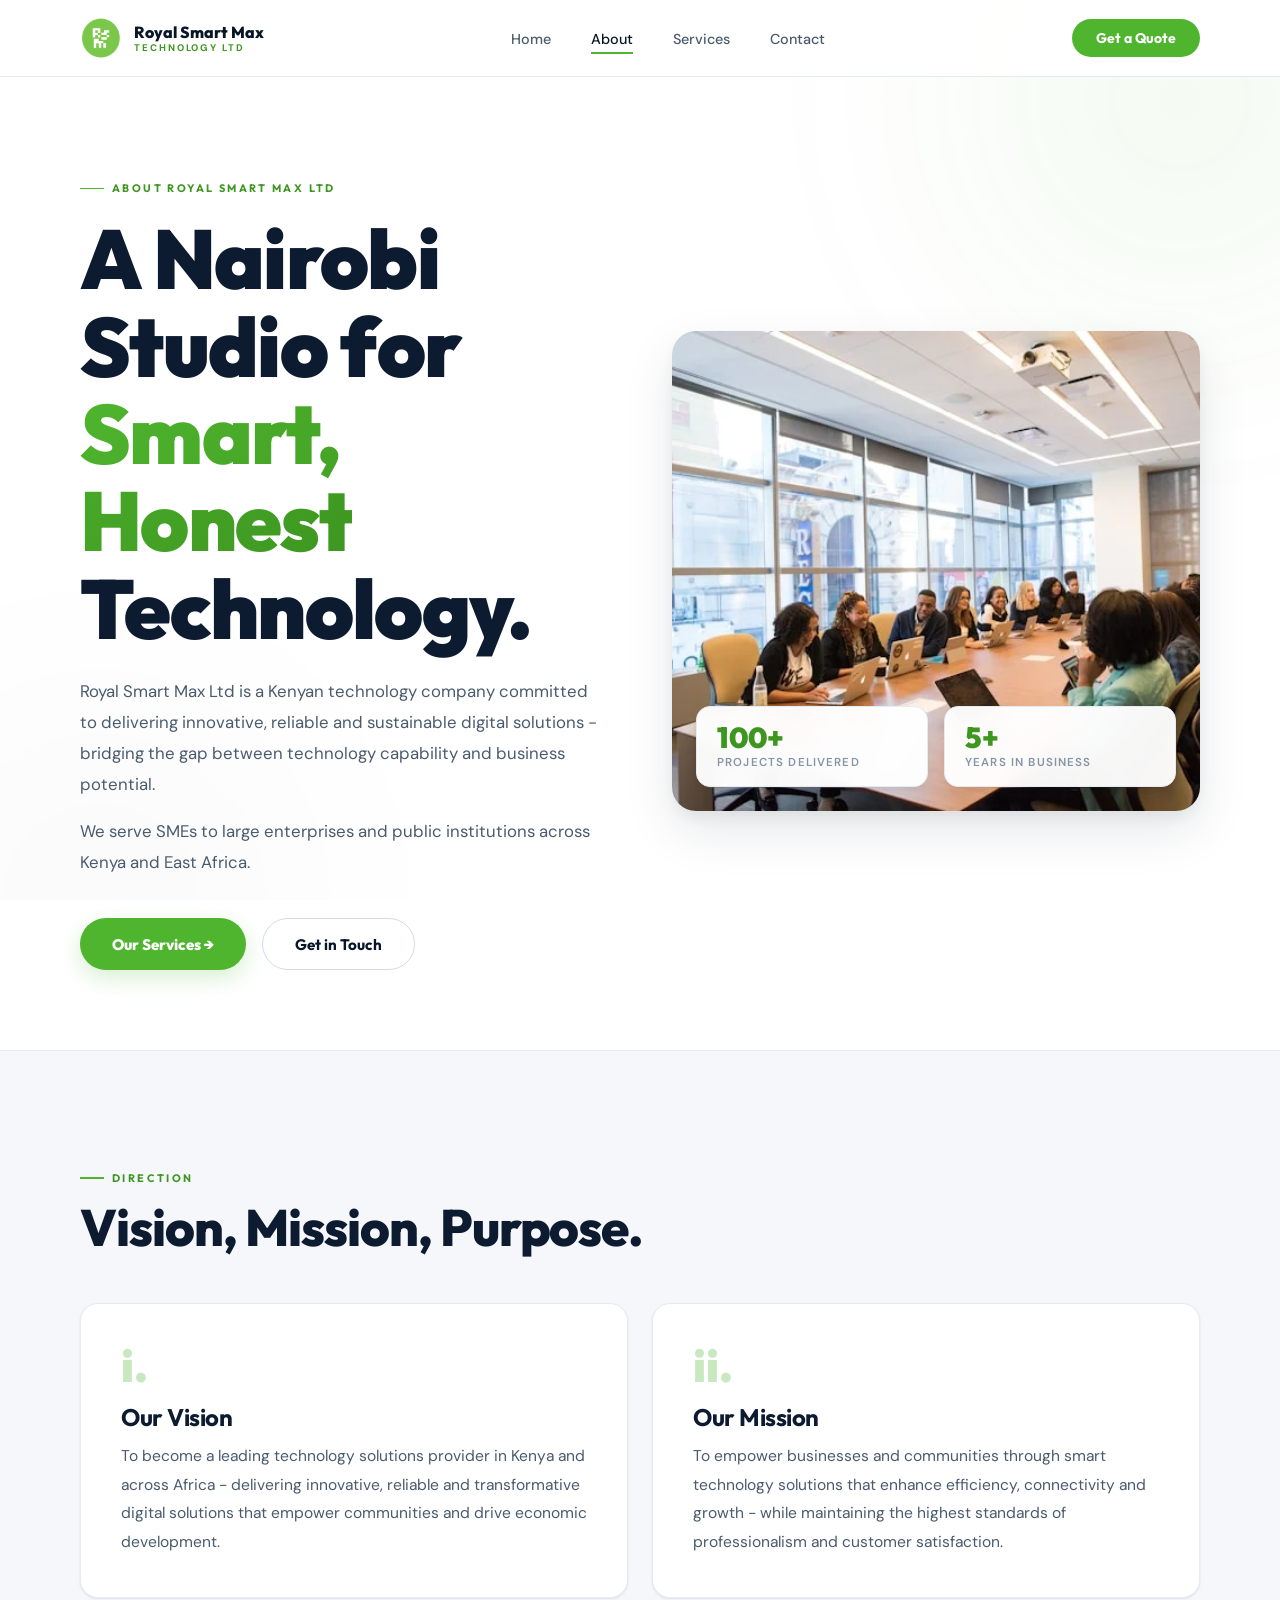
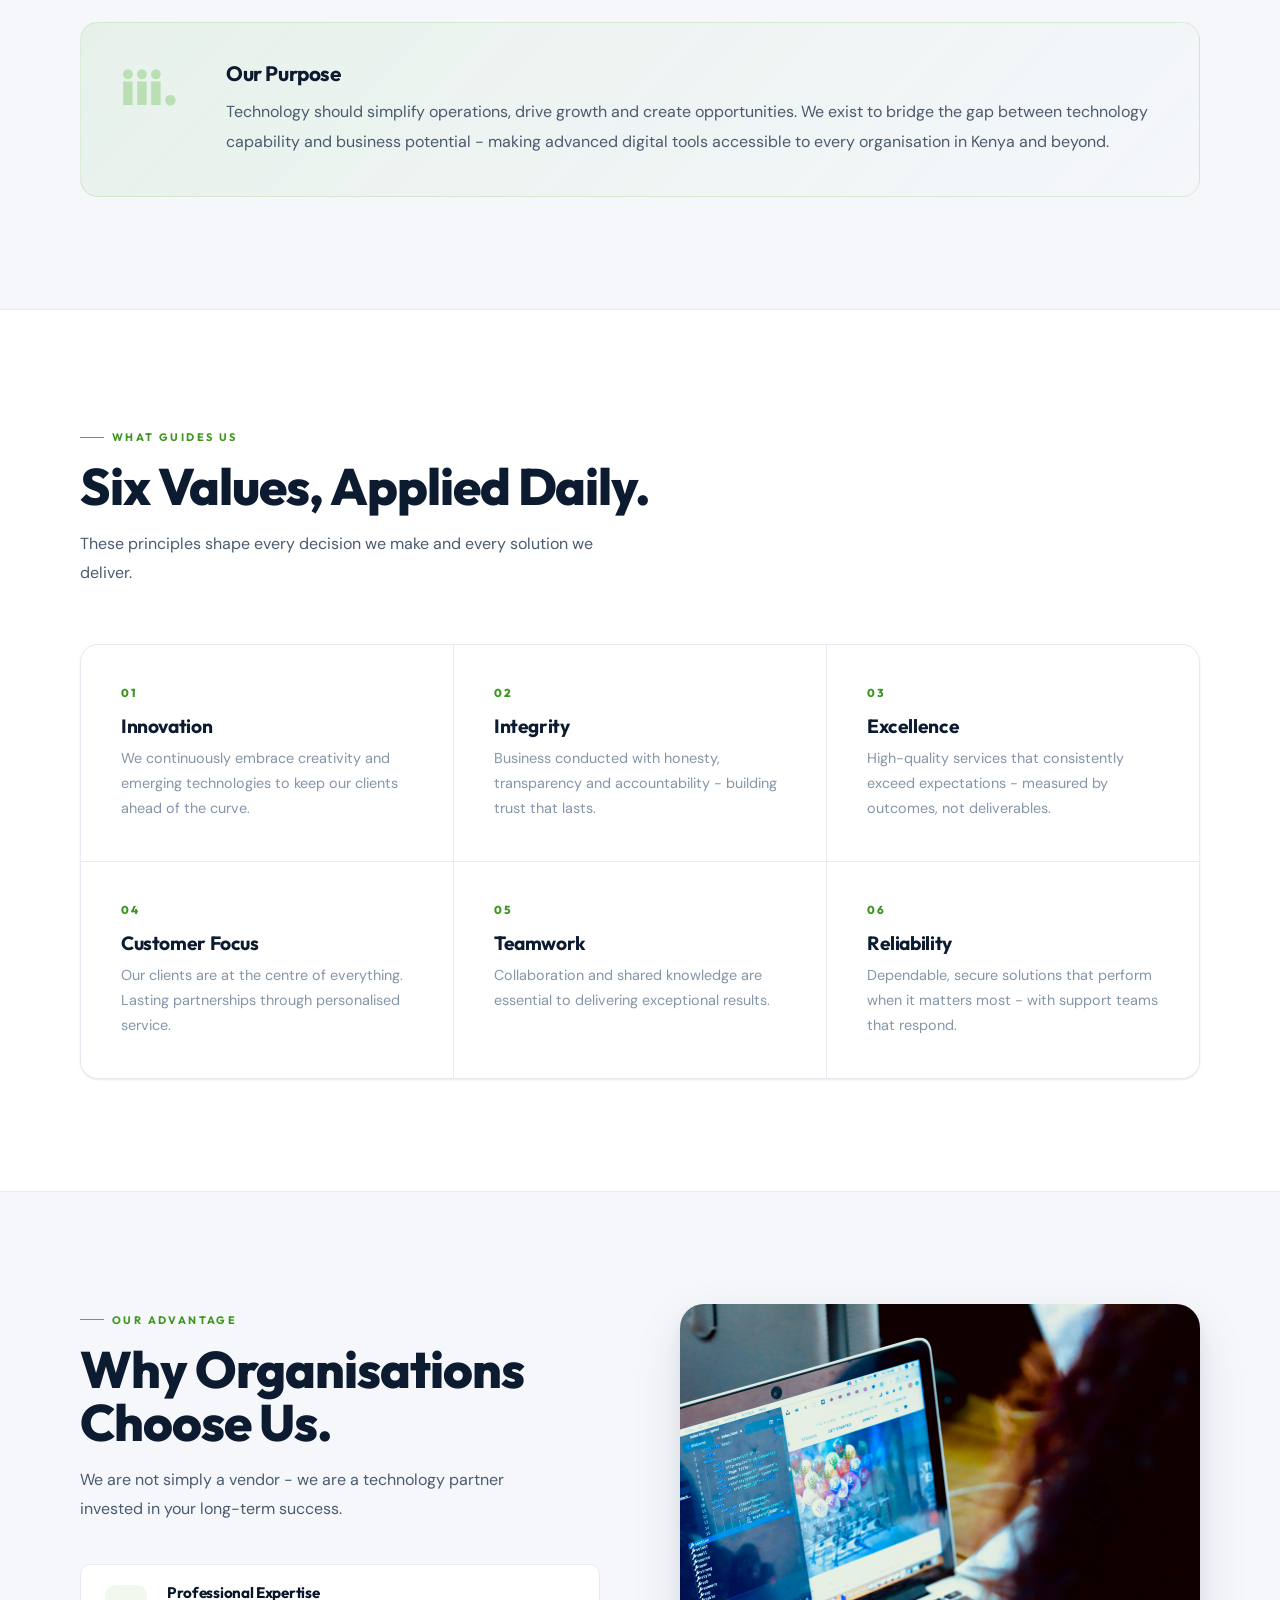
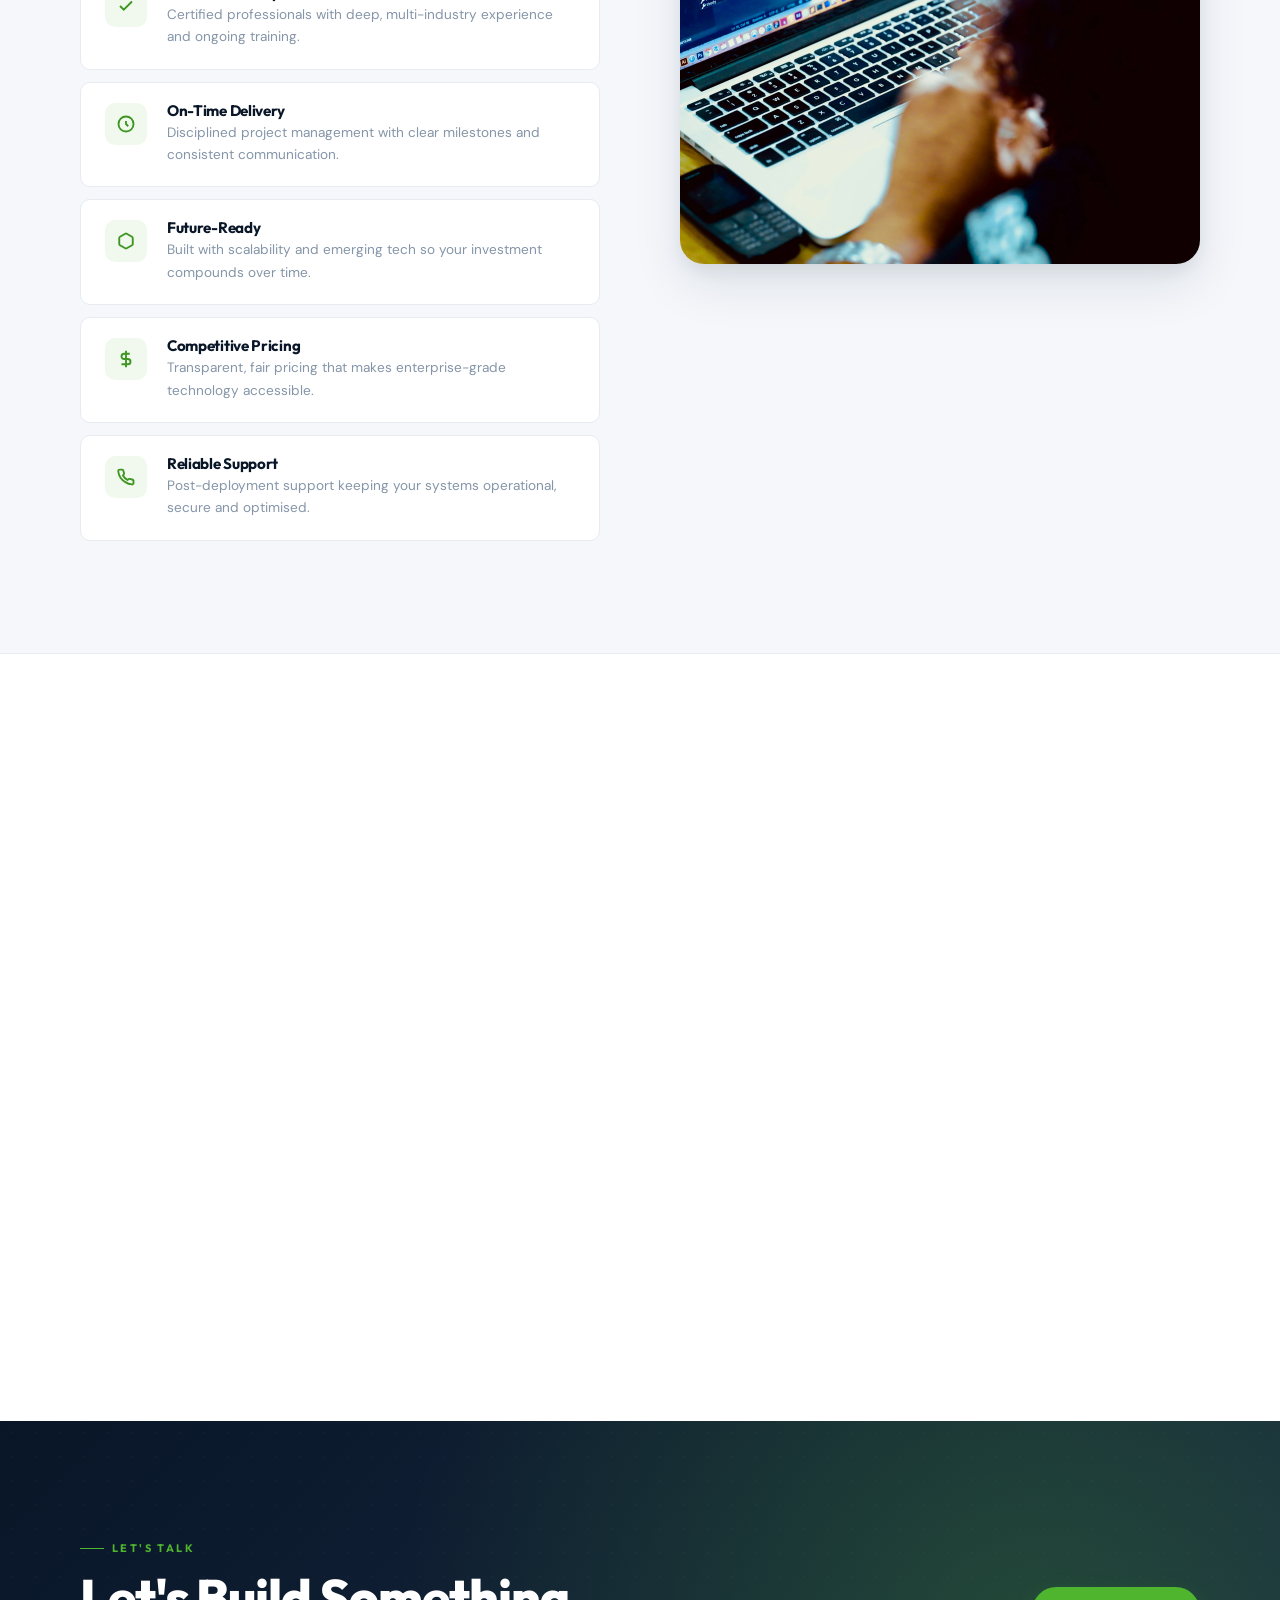
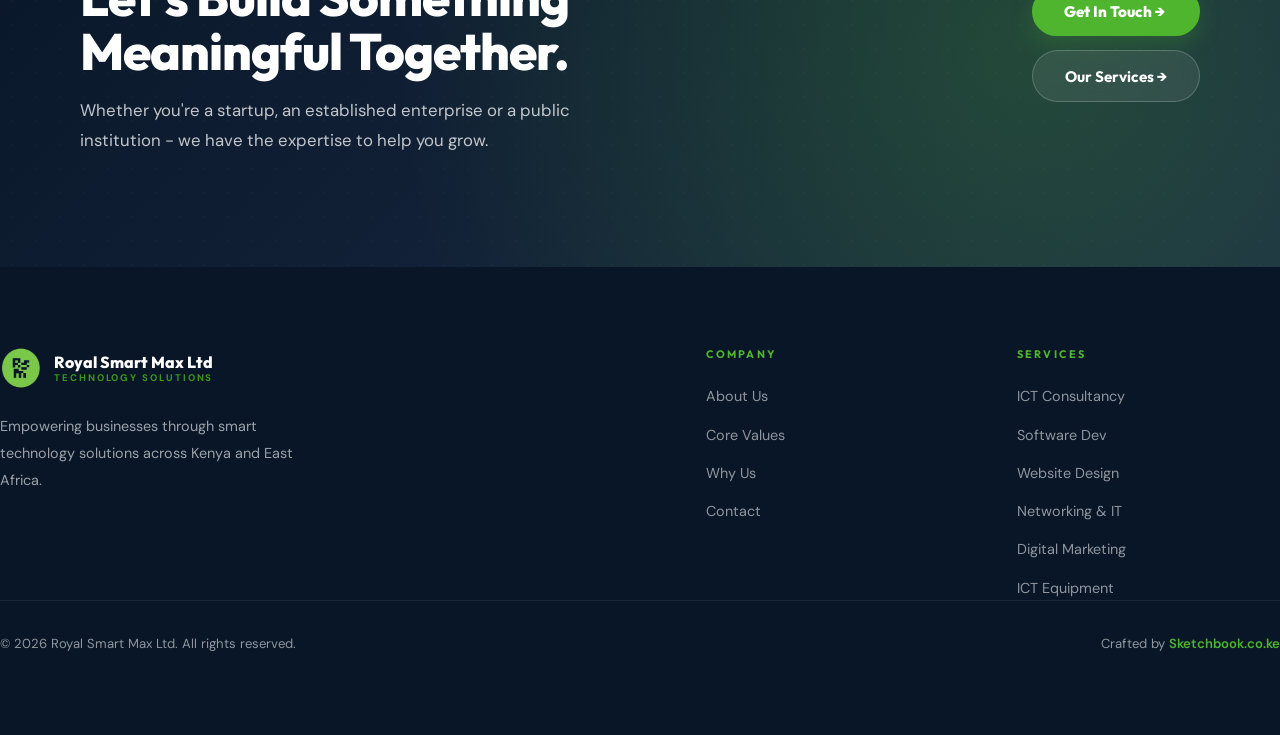
==== commit 38cdc739: "Update about.html" ====
--- a/about.html
+++ b/about.html
@@ -200,6 +200,36 @@
   @media (prefers-reduced-motion: reduce) {
     *, *::before, *::after { animation-duration: 0.01ms !important; transition-duration: 0.01ms !important; }
   }
+
+  /* --- Mobile menu Get a Quote button fix --- */
+  .mobile-menu a.btn-primary {
+    display: inline-flex;
+    align-items: center;
+    justify-content: center;
+    gap: 8px;
+    background: var(--green);
+    color: var(--white);
+    padding: 0.85rem 1.5rem;
+    border: none;
+    border-bottom: none;
+    border-radius: 50px;
+    font-family: 'Outfit', sans-serif;
+    font-size: 0.9rem;
+    font-weight: 700;
+    margin-top: 0.75rem;
+    box-shadow: 0 8px 22px var(--green-glow);
+    transition: all var(--transition);
+  }
+  .mobile-menu a.btn-primary:hover {
+    background: var(--green-dark);
+    color: var(--white);
+    transform: translateY(-2px);
+  }
+
+  /* --- Footer horizontal padding on small screens --- */
+  @media (max-width: 767px) {
+    footer .container { padding-left: 2rem; padding-right: 2rem; }
+  }
 </style>
 </head>
 <body>
@@ -306,7 +336,7 @@
             <p class="reveal" style="--i:3; color:var(--text-mid); font-size:1.05rem; line-height:1.85; margin-top:1rem;">We serve SMEs to large enterprises and public institutions across Kenya and East Africa.</p>
             <div class="reveal" style="--i:4; display:flex; gap:1rem; margin-top:2.5rem; flex-wrap:wrap;">
               <a href="services.html" class="btn-primary-lg">Our Services →</a>
-              <a href="mailto:info@royalsmartmax.co.ke" class="btn-ghost-lg">Get in Touch</a>
+              <a href="index.html#contact" class="btn-ghost-lg">Get in Touch</a>
             </div>
           </div>
           <div class="hero-img-wrap reveal-right" style="--i:1;">
